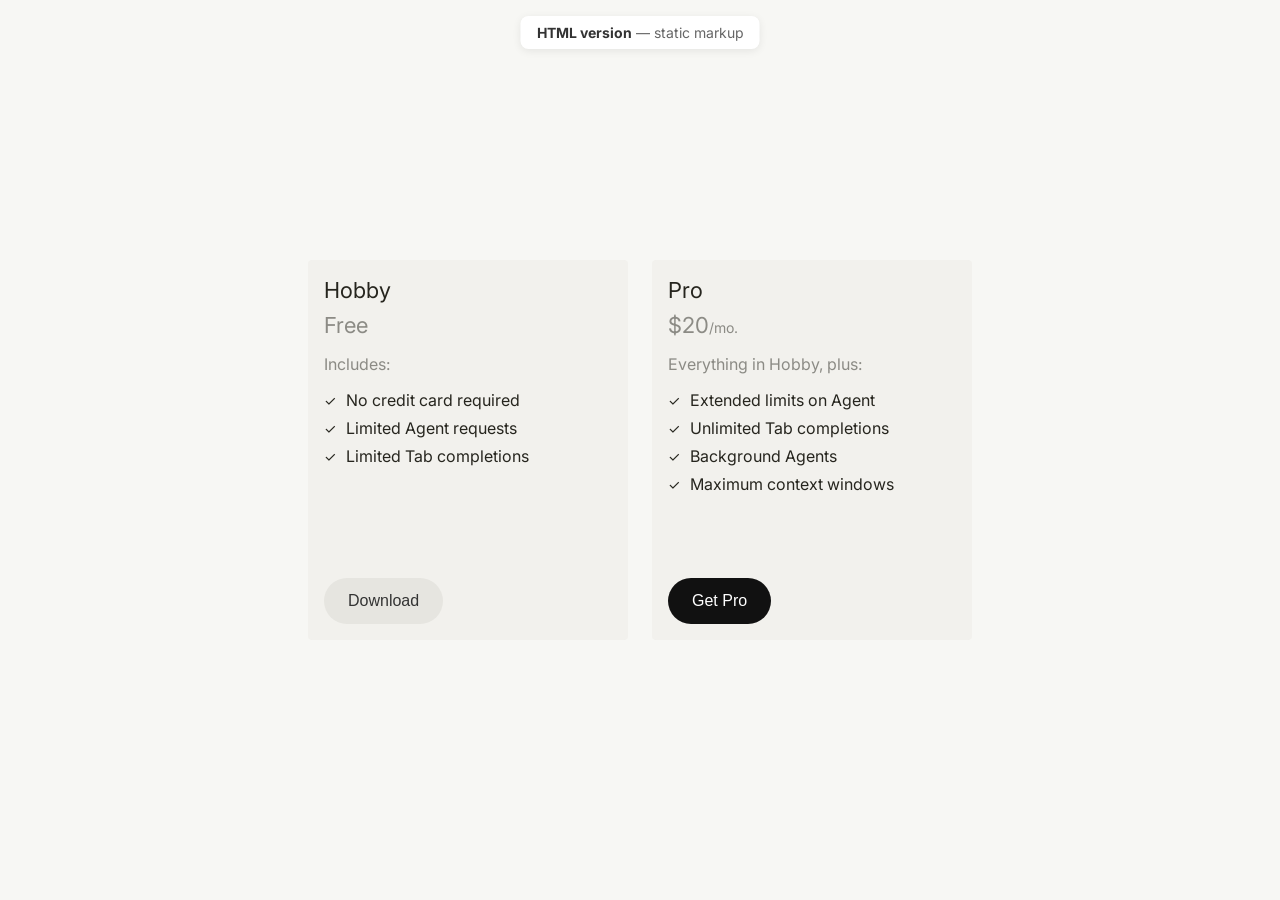
==== index.html @ 26498b84 "Initial commit" ====
<!DOCTYPE html>
<html lang="en">
<head>
    <meta charset="UTF-8">
    <meta name="viewport" content="width=device-width, initial-scale=1.0">
    <title>Pricing Plans — HTML version</title>
    <link rel="preconnect" href="https://fonts.googleapis.com">
    <link rel="preconnect" href="https://fonts.gstatic.com" crossorigin>
    <link href="https://fonts.googleapis.com/css2?family=Inter:wght@400;500;600;700&display=swap" rel="stylesheet">
    <link rel="stylesheet" href="styles.css">
</head>
<body>
    <p class="page-label"><strong>HTML version</strong> — static markup</p>
    <div class="cards-container">
        <div class="card">
            <div class="card-top">
                <h3 class="card-title">Hobby</h3>
                <p class="card-price">
                    <span class="card-price-amount">Free</span>
                </p>
                <div class="card-content">
                    <p class="includes-text">Includes:</p>
                    <ul class="features-list">
                        <li>
                            <span class="checkmark">✓</span>
                            No credit card required
                        </li>
                        <li>
                            <span class="checkmark">✓</span>
                            Limited Agent requests
                        </li>
                        <li>
                            <span class="checkmark">✓</span>
                            Limited Tab completions
                        </li>
                    </ul>
                </div>
            </div>
            <button class="download-button secondary">Download</button>
        </div>
        <div class="card">
            <div class="card-top">
                <h3 class="card-title">Pro</h3>
                <p class="card-price">
                    <span class="card-price-amount">$20</span>
                    <span class="card-price-period">/mo.</span>
                </p>
                <div class="card-content">
                    <p class="includes-text">Everything in Hobby, plus:</p>
                    <ul class="features-list">
                        <li>
                            <span class="checkmark">✓</span>
                            Extended limits on Agent
                        </li>
                        <li>
                            <span class="checkmark">✓</span>
                            Unlimited Tab completions
                        </li>
                        <li>
                            <span class="checkmark">✓</span>
                            Background Agents
                        </li>
                        <li>
                            <span class="checkmark">✓</span>
                            Maximum context windows
                        </li>
                    </ul>
                </div>
            </div>
            <button class="download-button primary">Get Pro</button>
        </div>
    </div>
</body>
</html>
---- styles.css ----
* {
    margin: 0;
    padding: 0;
    box-sizing: border-box;
}

body {
    font-family: 'Inter', -apple-system, BlinkMacSystemFont, 'Segoe UI', Roboto, sans-serif;
    background-color: #f7f7f4;
    display: flex;
    justify-content: center;
    align-items: center;
    min-height: 100vh;
    padding: 20px;
}

.cards-container {
    display: flex;
    flex-direction: row;
    gap: 24px;
    flex-wrap: nowrap;
    justify-content: center;
    align-items: flex-start;
}

.card {
    display: flex;
    flex-direction: column;
    min-height: 380px;
    background-color: #f2f1ed;
    border-radius: 4px;
    padding: 16px;
    width: 320px;
    flex-shrink: 0;
}

.card-top {
    display: flex;
    flex-direction: column;
}

.card-title {
    font-size: 22px;
    line-height: 28px;
    font-weight: 400;
    color: #26251e;
    margin-bottom: 8px;
}

.card-price {
    font-size: 20px;
    color: rgba(38, 37, 30, 0.5);
    display: inline-flex;
    align-items: baseline;
}

.card-price-amount {
    font-size: 22px;
    font-weight: 400;
    color: rgba(38, 37, 30, 0.5);
}

.card-price-period {
    font-size: 14px;
    color: rgba(38, 37, 30, 0.5);
}

.card-content {
    margin-bottom: 32px;
}

.includes-text {
    font-size: 16px;
    color: rgba(38, 37, 30, 0.5);
    margin: 16px 0px;
}

.features-list {
    list-style: none;
    padding: 0;
}

.features-list li {
    display: flex;
    align-items: center;
    margin-bottom: 8px;
    font-size: 16px;
    color: #26251e;
}

.checkmark {
    color: #26251e;
    font-size: 14px;
    margin-right: 10px;
    font-weight: 400;
}

.download-button {
    margin-top: auto;
    width: fit-content;
    background-color: #e6e5e0;
    border: none;
    border-radius: 999px;
    padding: 14px 24px;
    font-size: 16px;
    font-weight: 500;
    color: #333;
    cursor: pointer;
    transition: background-color 0.2s ease;
}

.download-button:hover {
    background-color: #D8D6CE;
}

.download-button:active {
    background-color: #D8D6CE;
}

.download-button.primary {
    background-color: #111;
    color: #fff;
}

.download-button.primary:hover {
    background-color: #333;
}

.download-button.primary:active {
    background-color: #333;
}

.page-label {
    position: fixed;
    top: 16px;
    left: 50%;
    transform: translateX(-50%);
    font-size: 14px;
    color: #666;
    background: #fff;
    padding: 8px 16px;
    border-radius: 8px;
    box-shadow: 0 2px 8px rgba(0,0,0,0.08);
}

.page-label strong {
    color: #333;
}
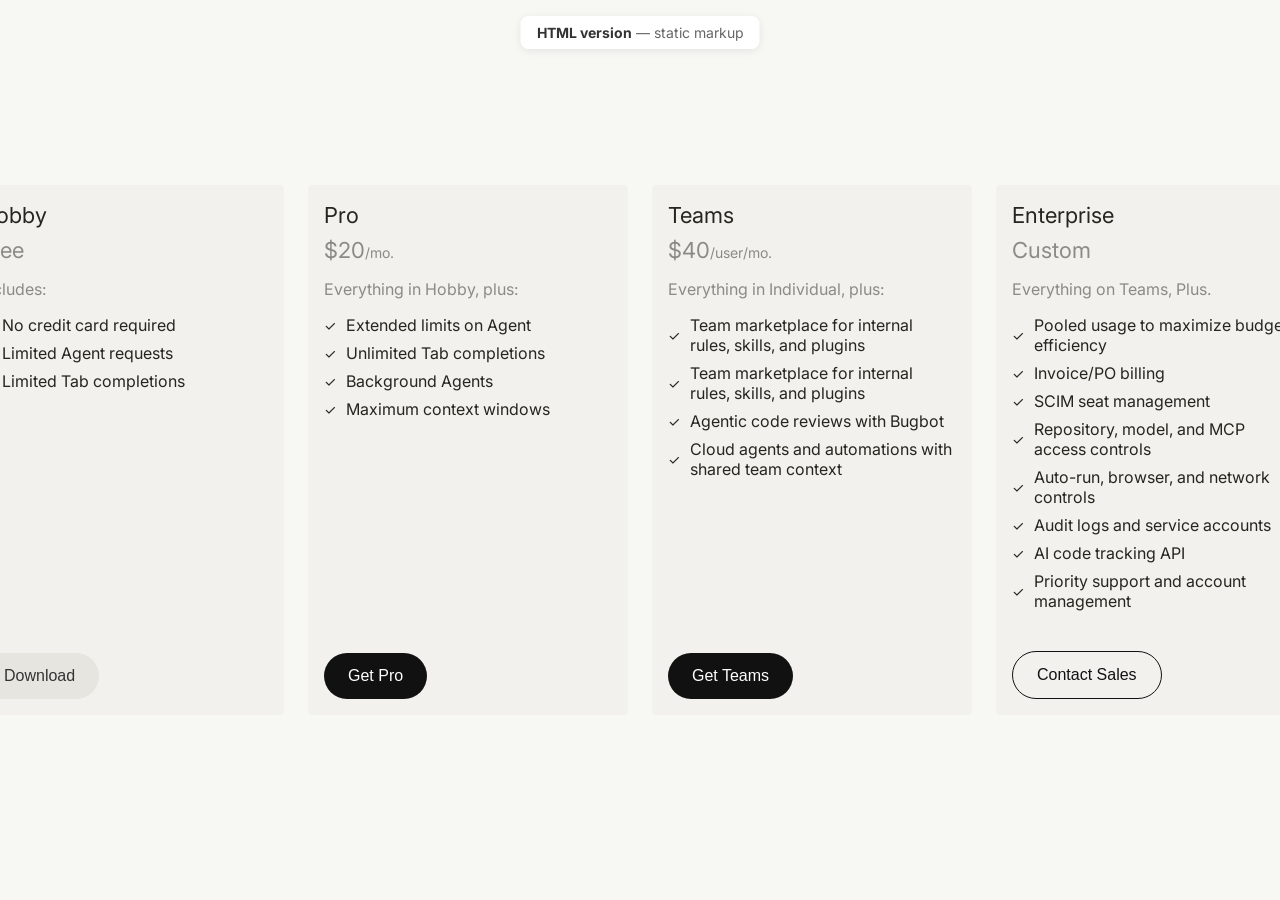
==== commit f5510c16: "New Cards, Card Height Flex & Comments Added Teams & Enterprise Cards, Added align-items stretch to " ====
--- a/index.html
+++ b/index.html
@@ -1,17 +1,28 @@
 <!DOCTYPE html>
 <html lang="en">
 <head>
+    <!-- Page setup -->
     <meta charset="UTF-8">
     <meta name="viewport" content="width=device-width, initial-scale=1.0">
     <title>Pricing Plans — HTML version</title>
+
+    <!-- Fonts: Inter (400–700) — speeds up loading via preconnect -->
     <link rel="preconnect" href="https://fonts.googleapis.com">
     <link rel="preconnect" href="https://fonts.gstatic.com" crossorigin>
     <link href="https://fonts.googleapis.com/css2?family=Inter:wght@400;500;600;700&display=swap" rel="stylesheet">
+
+    <!-- Styles: all visual design lives in styles.css -->
     <link rel="stylesheet" href="styles.css">
 </head>
 <body>
+
+    <!-- Dev label — fixed badge at top; not part of the pricing UI -->
     <p class="page-label"><strong>HTML version</strong> — static markup</p>
+
+    <!-- Pricing cards row — four plans side by side -->
     <div class="cards-container">
+
+        <!-- Card 1: Hobby (free tier) -->
         <div class="card">
             <div class="card-top">
                 <h3 class="card-title">Hobby</h3>
@@ -36,8 +47,11 @@
                     </ul>
                 </div>
             </div>
+            <!-- Secondary button — light fill, used on free tier -->
             <button class="download-button secondary">Download</button>
         </div>
+
+        <!-- Card 2: Pro (paid individual tier) -->
         <div class="card">
             <div class="card-top">
                 <h3 class="card-title">Pro</h3>
@@ -67,8 +81,93 @@
                     </ul>
                 </div>
             </div>
+            <!-- Primary button — dark fill, main call to action -->
             <button class="download-button primary">Get Pro</button>
         </div>
+
+        <!-- Card 3: Teams (paid team tier) -->
+        <div class="card">
+            <div class="card-top">
+                <h3 class="card-title">Teams</h3>
+                <p class="card-price">
+                    <span class="card-price-amount">$40</span>
+                    <span class="card-price-period">/user/mo.</span>
+                </p>
+                <div class="card-content">
+                    <p class="includes-text">Everything in Individual, plus:</p>
+                    <ul class="features-list">
+                        <li>
+                            <span class="checkmark">✓</span>
+                            Team marketplace for internal rules, skills, and plugins
+                        </li>
+                        <li>
+                            <span class="checkmark">✓</span>
+                            Team marketplace for internal rules, skills, and plugins
+                        </li>
+                        <li>
+                            <span class="checkmark">✓</span>
+                            Agentic code reviews with Bugbot
+                        </li>
+                        <li>
+                            <span class="checkmark">✓</span>
+                            Cloud agents and automations with shared team context
+                        </li>
+                    </ul>
+                </div>
+            </div>
+            <!-- Primary button — same style as Pro -->
+            <button class="download-button primary">Get Teams</button>
+        </div>
+
+        <!-- Card 4: Enterprise (custom pricing tier) -->
+        <div class="card">
+            <div class="card-top">
+                <h3 class="card-title">Enterprise</h3>
+                <p class="card-price">
+                    <span class="card-price-amount">Custom</span>
+                </p>
+                <div class="card-content">
+                    <p class="includes-text">Everything on Teams, Plus.</p>
+                    <ul class="features-list">
+                        <li>
+                            <span class="checkmark">✓</span>
+                            Pooled usage to maximize budget efficiency
+                        </li>
+                        <li>
+                            <span class="checkmark">✓</span>
+                            Invoice/PO billing
+                        </li>
+                        <li>
+                            <span class="checkmark">✓</span>
+                            SCIM seat management
+                        </li>
+                        <li>
+                            <span class="checkmark">✓</span>
+                            Repository, model, and MCP access controls
+                        </li>
+                        <li>
+                            <span class="checkmark">✓</span>
+                            Auto-run, browser, and network controls
+                        </li>
+                        <li>
+                            <span class="checkmark">✓</span>
+                            Audit logs and service accounts
+                        </li>
+                        <li>
+                            <span class="checkmark">✓</span>
+                            AI code tracking API
+                        </li>
+                        <li>
+                            <span class="checkmark">✓</span>
+                            Priority support and account management
+                        </li>
+                    </ul>
+                </div>
+            </div>
+            <!-- Tertiary button — outline style for custom / contact sales tier -->
+            <button class="download-button tertiary">Contact Sales</button>
+        </div>
+
     </div>
 </body>
 </html>
--- a/styles.css
+++ b/styles.css
@@ -1,9 +1,23 @@
+/* ==========================================================================
+   Pricing Plans — styles.css
+   Maps to index.html. Class names match HTML for easy cross-reference.
+   ========================================================================== */
+
+
+/* --------------------------------------------------------------------------
+   Reset — removes browser defaults for consistent spacing
+   -------------------------------------------------------------------------- */
 * {
     margin: 0;
     padding: 0;
     box-sizing: border-box;
 }
 
+
+/* --------------------------------------------------------------------------
+   Page — full-viewport canvas, centered content
+   Background: #f7f7f4 (warm off-white)
+   -------------------------------------------------------------------------- */
 body {
     font-family: 'Inter', -apple-system, BlinkMacSystemFont, 'Segoe UI', Roboto, sans-serif;
     background-color: #f7f7f4;
@@ -14,15 +28,26 @@
     padding: 20px;
 }
 
+
+/* --------------------------------------------------------------------------
+   Cards container — horizontal row of pricing cards
+   Gap between cards: 24px
+   -------------------------------------------------------------------------- */
 .cards-container {
     display: flex;
     flex-direction: row;
     gap: 24px;
     flex-wrap: nowrap;
     justify-content: center;
-    align-items: flex-start;
-}
-
+    align-items: stretch;
+}
+
+
+/* --------------------------------------------------------------------------
+   Card — single pricing plan panel
+   Size: 320px wide, min 380px tall
+   Fill: #f2f1ed | Corner radius: 4px | Padding: 16px
+   -------------------------------------------------------------------------- */
 .card {
     display: flex;
     flex-direction: column;
@@ -34,11 +59,17 @@
     flex-shrink: 0;
 }
 
+/* Card top — groups title, price, and feature list above the button */
 .card-top {
     display: flex;
     flex-direction: column;
 }
 
+
+/* --------------------------------------------------------------------------
+   Typography — plan title
+   22px / 28px line-height | Weight 400 | Color #26251e
+   -------------------------------------------------------------------------- */
 .card-title {
     font-size: 22px;
     line-height: 28px;
@@ -47,6 +78,11 @@
     margin-bottom: 8px;
 }
 
+
+/* --------------------------------------------------------------------------
+   Typography — price row (amount + billing period)
+   Base color: rgba(38, 37, 30, 0.5) — 50% opacity dark
+   -------------------------------------------------------------------------- */
 .card-price {
     font-size: 20px;
     color: rgba(38, 37, 30, 0.5);
@@ -65,16 +101,26 @@
     color: rgba(38, 37, 30, 0.5);
 }
 
+
+/* --------------------------------------------------------------------------
+   Card content — feature list block
+   Bottom margin creates space above the button
+   -------------------------------------------------------------------------- */
 .card-content {
     margin-bottom: 32px;
 }
 
+/* "Includes:" / "Everything in…" subheading */
 .includes-text {
     font-size: 16px;
     color: rgba(38, 37, 30, 0.5);
     margin: 16px 0px;
 }
 
+
+/* --------------------------------------------------------------------------
+   Feature list — bullet points with checkmarks
+   -------------------------------------------------------------------------- */
 .features-list {
     list-style: none;
     padding: 0;
@@ -95,6 +141,12 @@
     font-weight: 400;
 }
 
+
+/* --------------------------------------------------------------------------
+   Buttons — pill-shaped CTAs at the bottom of each card
+   Base: 999px radius (full pill) | Padding 14×24 | 16px medium weight
+   margin-top: auto pins button to card bottom
+   -------------------------------------------------------------------------- */
 .download-button {
     margin-top: auto;
     width: fit-content;
@@ -117,6 +169,7 @@
     background-color: #D8D6CE;
 }
 
+/* Primary — dark fill (#111), white text. Used on Pro & Teams */
 .download-button.primary {
     background-color: #111;
     color: #fff;
@@ -130,6 +183,40 @@
     background-color: #333;
 }
 
+/* Secondary — light fill (#e6e5e0). Used on Hobby */
+.download-button.secondary {
+    background-color: #e6e5e0;
+    color: #333;
+}
+
+.download-button.secondary:hover {
+    background-color: #D8D6CE;
+}
+
+.download-button.secondary:active {
+    background-color: #D8D6CE;
+}
+
+/* Tertiary — outline only. Available but not used in index.html */
+.download-button.tertiary {
+    background-color: transparent;
+    color: #111;
+    border: 1px solid #111;
+}
+
+.download-button.tertiary:hover {
+    background-color: #D8D6CE;
+}
+
+.download-button.tertiary:active {
+    background-color: #D8D6CE;
+}
+
+
+/* --------------------------------------------------------------------------
+   Page label — dev badge (see .page-label in index.html)
+   Fixed to top center; white chip with subtle shadow
+   -------------------------------------------------------------------------- */
 .page-label {
     position: fixed;
     top: 16px;
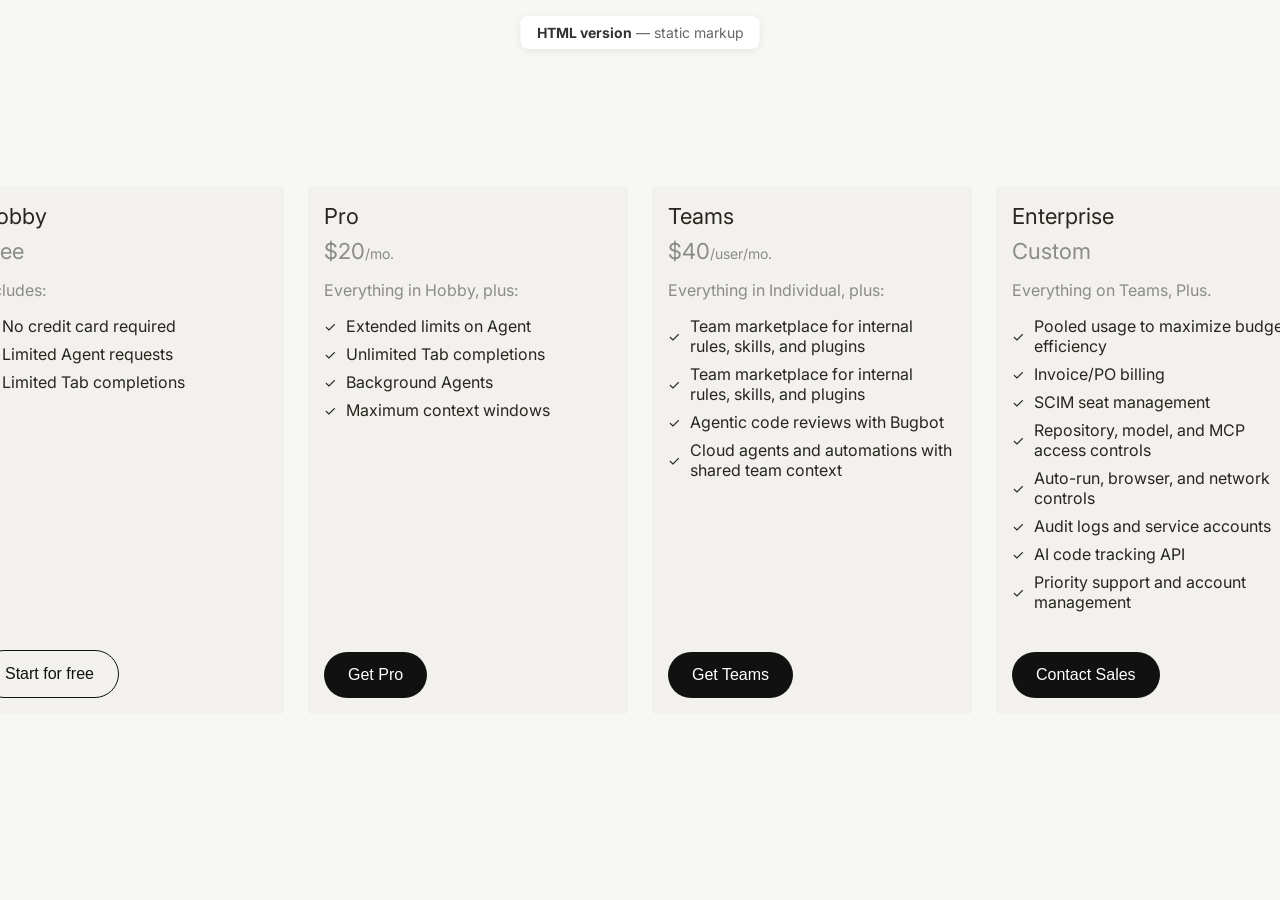
==== commit 6b705a3b: "Index Edits" ====
--- a/index.html
+++ b/index.html
@@ -47,8 +47,8 @@
                     </ul>
                 </div>
             </div>
-            <!-- Secondary button — light fill, used on free tier -->
-            <button class="download-button secondary">Download</button>
+            <!-- Tertiary button — outline style for custom / contact sales tier -->
+            <button class="download-button tertiary">Start for free</button>
         </div>
 
         <!-- Card 2: Pro (paid individual tier) -->
@@ -164,8 +164,8 @@
                     </ul>
                 </div>
             </div>
-            <!-- Tertiary button — outline style for custom / contact sales tier -->
-            <button class="download-button tertiary">Contact Sales</button>
+            <!-- Primary button — dark fill, main call to action -->
+            <button class="download-button primary">Contact Sales</button>
         </div>
 
     </div>
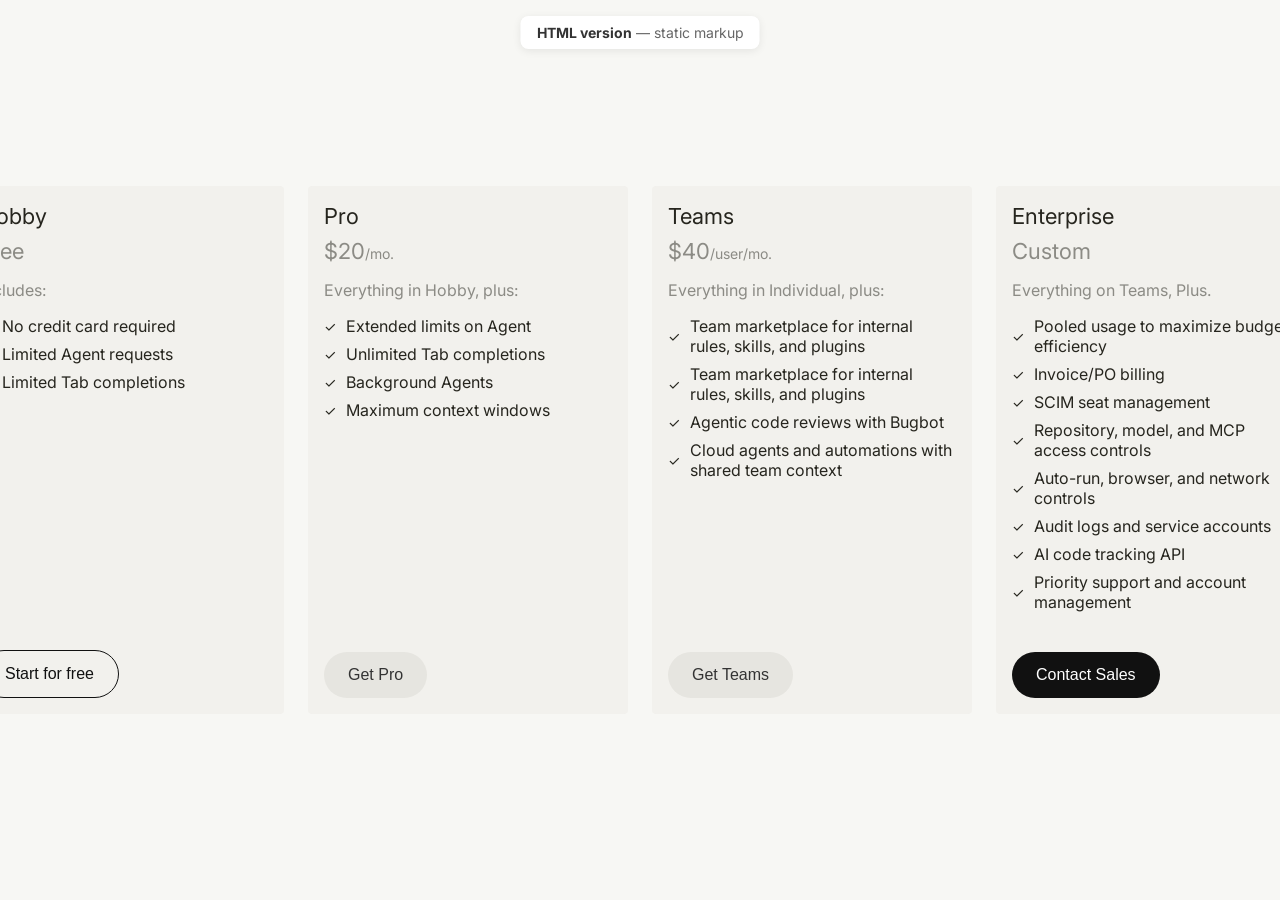
==== commit eb16b76d: "Add Properties to Price Card Component added properties card-price-amount and card-price-period to p" ====
--- a/index.html
+++ b/index.html
@@ -81,8 +81,8 @@
                     </ul>
                 </div>
             </div>
-            <!-- Primary button — dark fill, main call to action -->
-            <button class="download-button primary">Get Pro</button>
+            <!-- Secondary button — light fill, used on Pro -->
+            <button class="download-button secondary">Get Pro</button>
         </div>
 
         <!-- Card 3: Teams (paid team tier) -->
@@ -115,8 +115,8 @@
                     </ul>
                 </div>
             </div>
-            <!-- Primary button — same style as Pro -->
-            <button class="download-button primary">Get Teams</button>
+            <!-- Secondary button — light fill, used on Teams -->
+            <button class="download-button secondary">Get Teams</button>
         </div>
 
         <!-- Card 4: Enterprise (custom pricing tier) -->
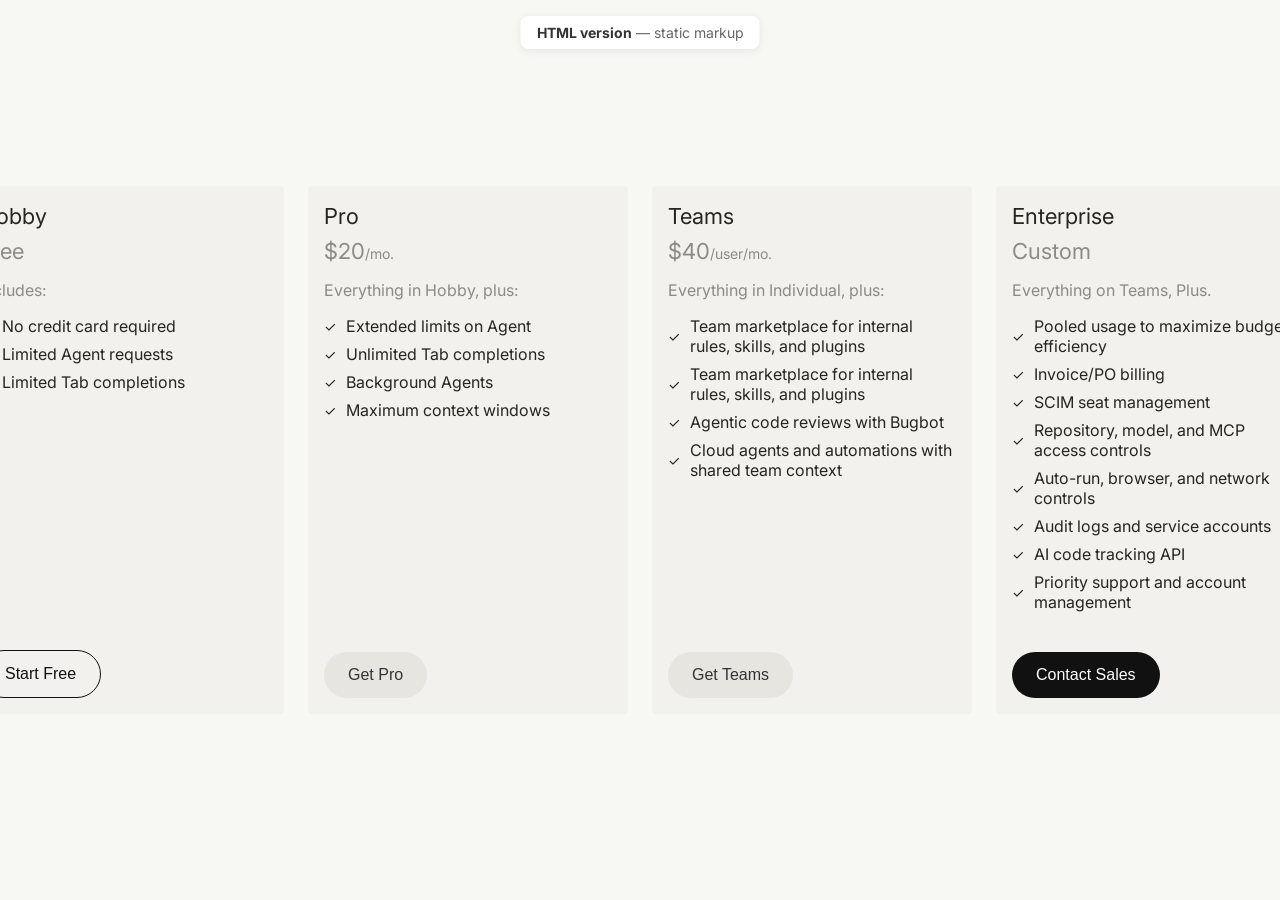
==== commit 4920c198: "Re-added properties readded properties and update btn properties on the cards" ====
--- a/index.html
+++ b/index.html
@@ -47,8 +47,8 @@
                     </ul>
                 </div>
             </div>
-            <!-- Tertiary button — outline style for custom / contact sales tier -->
-            <button class="download-button tertiary">Start for free</button>
+            <!-- Tertiary button — outline style, used on Hobby -->
+            <button class="download-button tertiary">Start Free</button>
         </div>
 
         <!-- Card 2: Pro (paid individual tier) -->
@@ -164,7 +164,7 @@
                     </ul>
                 </div>
             </div>
-            <!-- Primary button — dark fill, main call to action -->
+            <!-- Primary button — dark fill, used on Enterprise -->
             <button class="download-button primary">Contact Sales</button>
         </div>
 
--- a/styles.css
+++ b/styles.css
@@ -146,6 +146,9 @@
    Buttons — pill-shaped CTAs at the bottom of each card
    Base: 999px radius (full pill) | Padding 14×24 | 16px medium weight
    margin-top: auto pins button to card bottom
+
+   Variant usage (index.html & jsx-version.html):
+   Hobby — tertiary (Download) | Pro & Teams — secondary | Enterprise — primary (Contact Sales)
    -------------------------------------------------------------------------- */
 .download-button {
     margin-top: auto;
@@ -169,7 +172,7 @@
     background-color: #D8D6CE;
 }
 
-/* Primary — dark fill (#111), white text. Used on Pro & Teams */
+/* Primary — dark fill (#111), white text. Enterprise (Contact Sales) */
 .download-button.primary {
     background-color: #111;
     color: #fff;
@@ -183,7 +186,7 @@
     background-color: #333;
 }
 
-/* Secondary — light fill (#e6e5e0). Used on Hobby */
+/* Secondary — light fill (#e6e5e0). Pro (Get Pro) & Teams (Get Teams) */
 .download-button.secondary {
     background-color: #e6e5e0;
     color: #333;
@@ -197,7 +200,7 @@
     background-color: #D8D6CE;
 }
 
-/* Tertiary — outline only. Available but not used in index.html */
+/* Tertiary — outline only (transparent fill, #111 border). Hobby (Start Free) */
 .download-button.tertiary {
     background-color: transparent;
     color: #111;
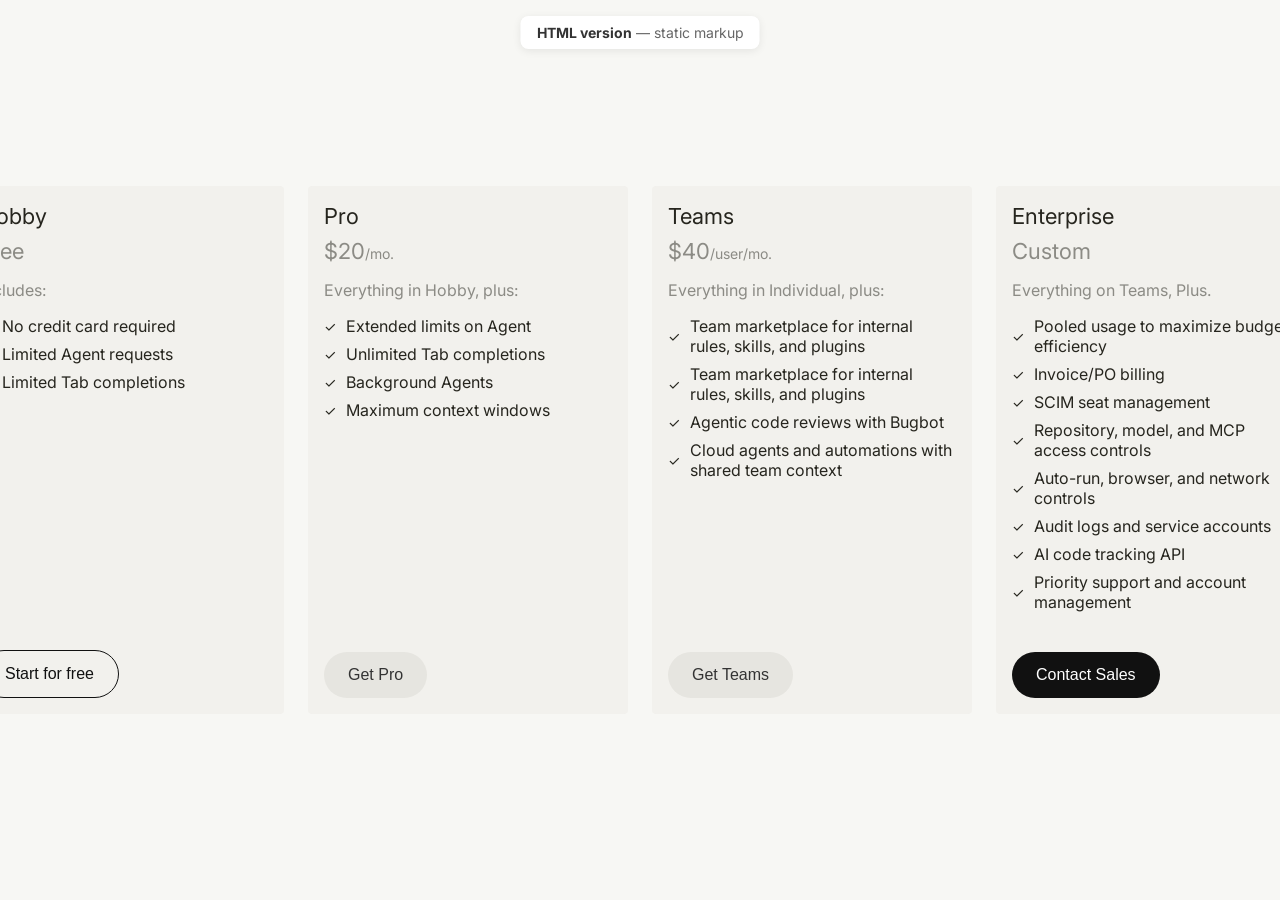
==== commit 52ecd85d: "Merge branch 'main' into Week2Module6" ====
--- a/index.html
+++ b/index.html
@@ -47,8 +47,8 @@
                     </ul>
                 </div>
             </div>
-            <!-- Tertiary button — outline style, used on Hobby -->
-            <button class="download-button tertiary">Start Free</button>
+            <!-- Tertiary button — outline style for custom / contact sales tier -->
+            <button class="download-button tertiary">Start for free</button>
         </div>
 
         <!-- Card 2: Pro (paid individual tier) -->
@@ -164,7 +164,7 @@
                     </ul>
                 </div>
             </div>
-            <!-- Primary button — dark fill, used on Enterprise -->
+            <!-- Primary button — dark fill, main call to action -->
             <button class="download-button primary">Contact Sales</button>
         </div>
 
